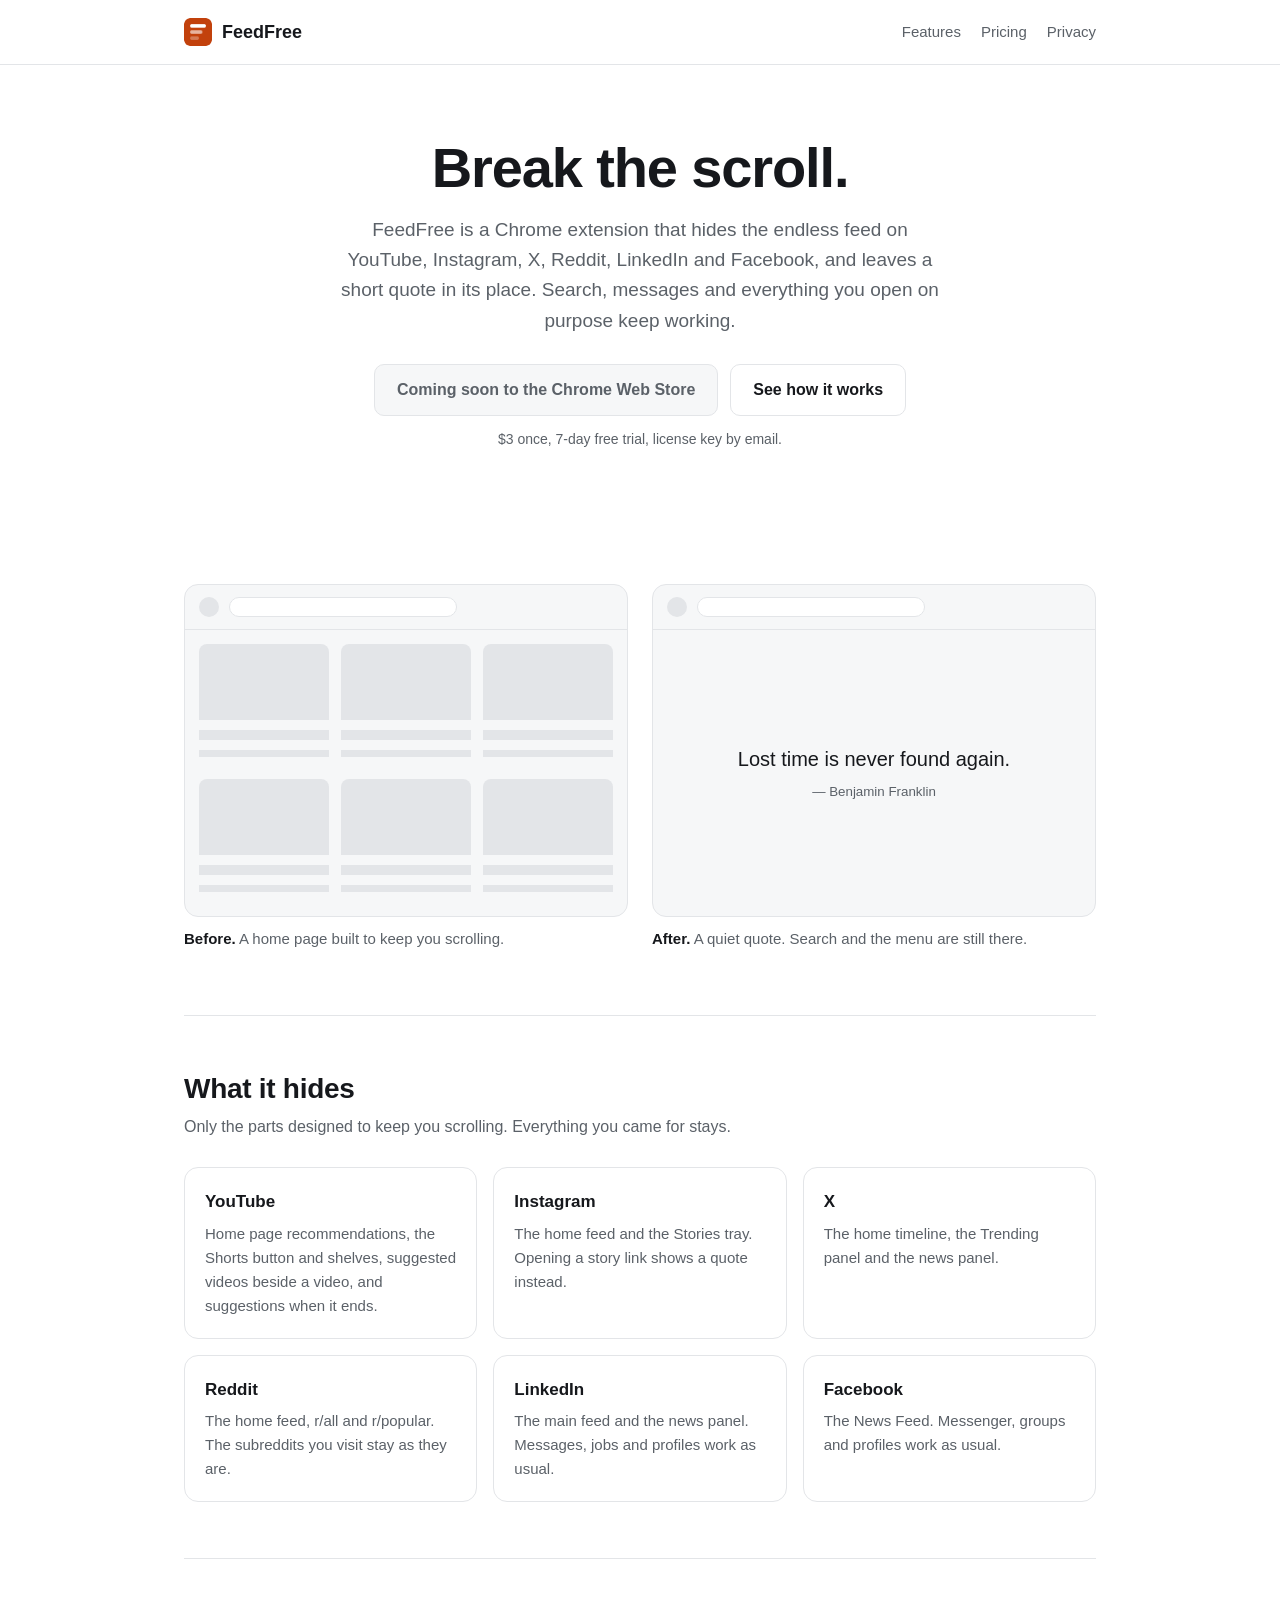
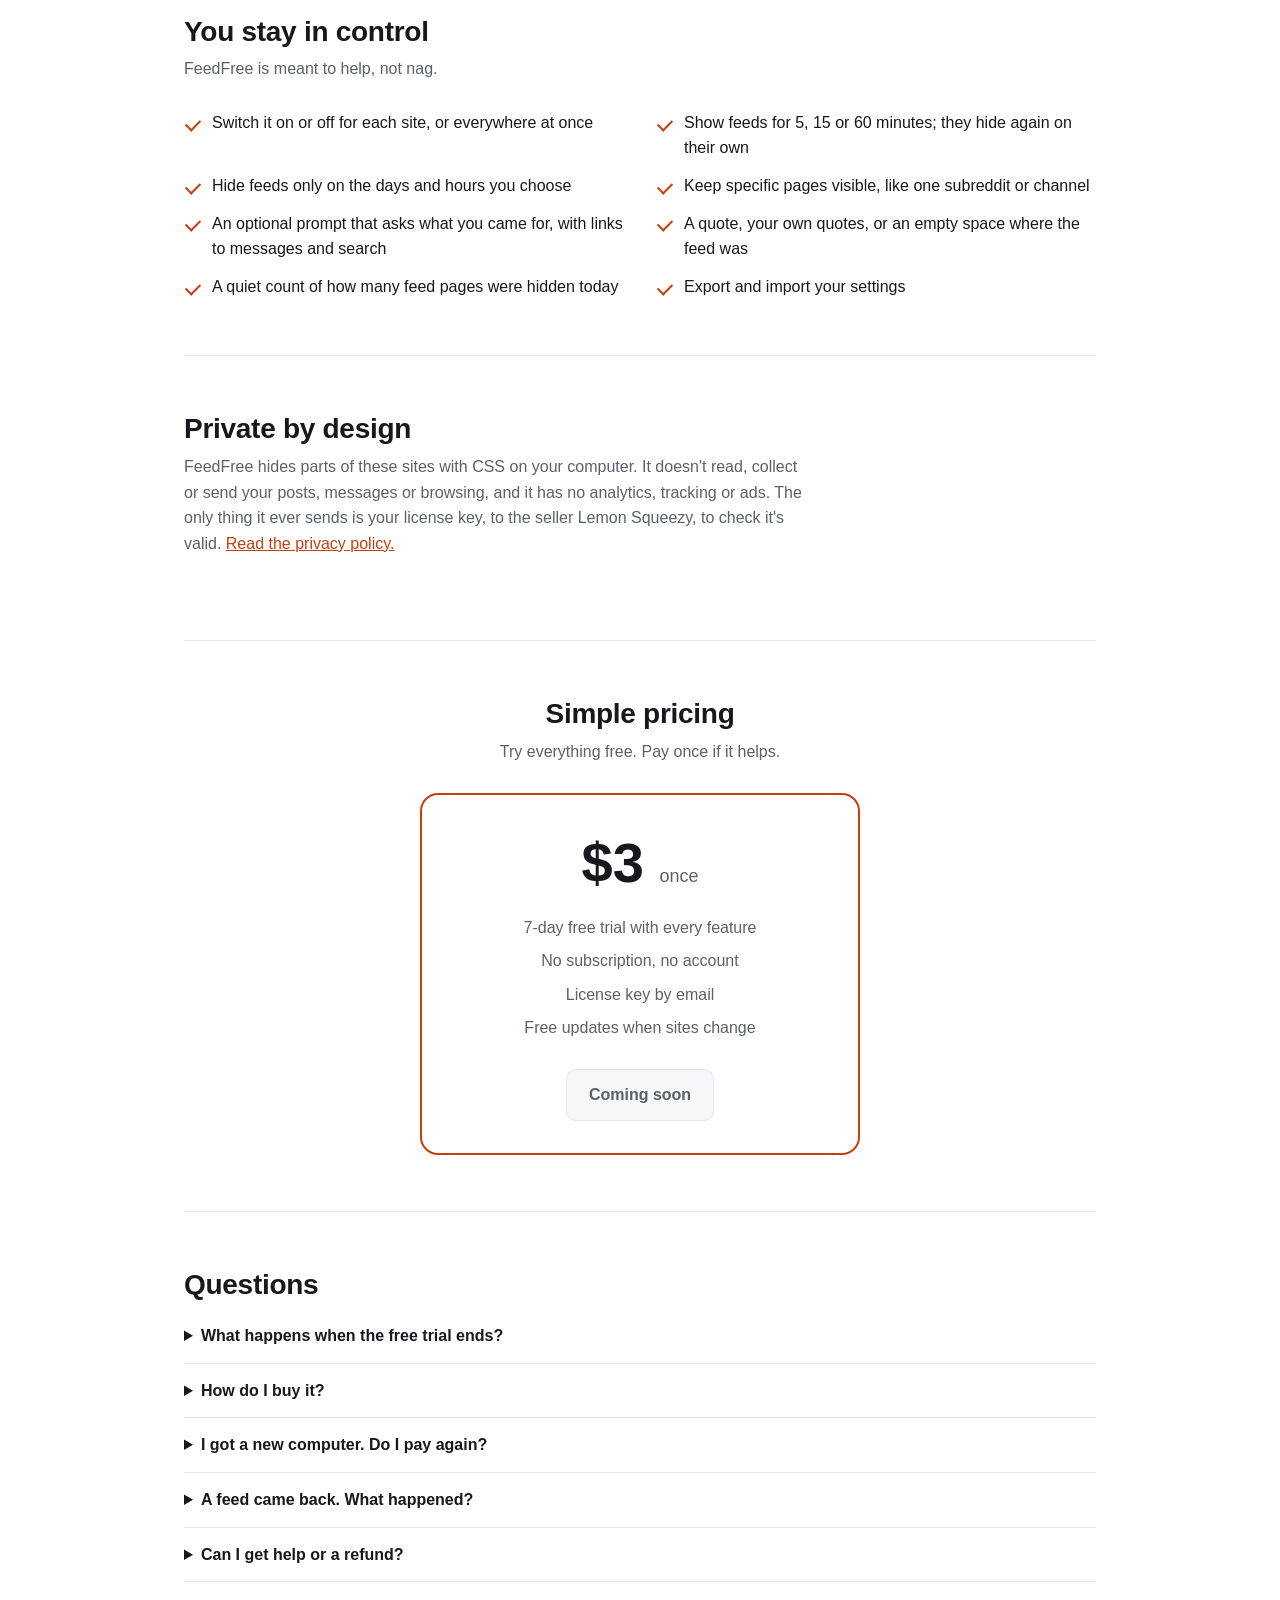
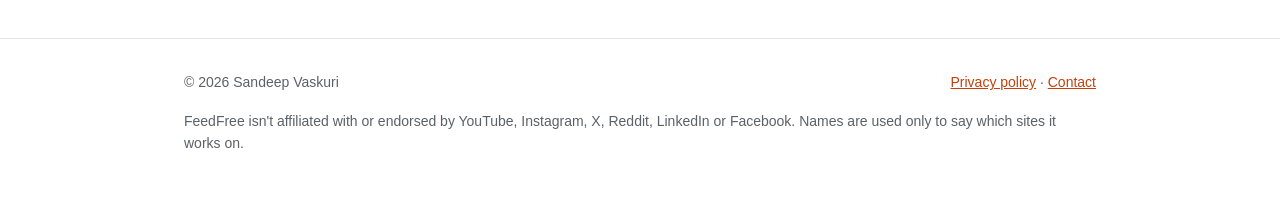
==== index.html @ b5e84b36 "FeedFree website: landing page and privacy policy Co-Authored-By: Claude Opus 5.5 <noreply@anthropic" ====
<!doctype html>
<html lang="en">
  <head>
    <meta charset="utf-8" />
    <meta name="viewport" content="width=device-width, initial-scale=1" />
    <title>FeedFree: hide the endless feed</title>
    <meta
      name="description"
      content="A Chrome extension that hides the endless feed on YouTube, Instagram, X, Reddit, LinkedIn and Facebook, and shows a quote instead. $3 once, 7-day free trial."
    />
    <link rel="icon" href="icon32.png" />
    <link rel="stylesheet" href="style.css" />
  </head>
  <body>
    <header class="top">
      <div class="wrap">
        <a class="brand" href="./">
          <img src="icon32.png" width="28" height="28" alt="" />
          FeedFree
        </a>
        <nav aria-label="Main">
          <a href="#features">Features</a>
          <a href="#pricing">Pricing</a>
          <a href="privacy.html">Privacy</a>
        </nav>
      </div>
    </header>

    <main>
      <div class="wrap">
        <div class="hero">
          <h1>Break the scroll.</h1>
          <p class="lede">
            FeedFree is a Chrome extension that hides the endless feed on YouTube, Instagram, X, Reddit, LinkedIn and Facebook, and leaves a
            short quote in its place. Search, messages and everything you open on purpose keep working.
          </p>
          <div class="cta">
            <!-- When FeedFree is live, replace this span with:
                 <a class="button primary" href="CHROME WEB STORE LINK">Add to Chrome</a> -->
            <span class="button soon">Coming soon to the Chrome Web Store</span>
            <a class="button" href="#how">See how it works</a>
          </div>
          <p class="note">$3 once, 7-day free trial, license key by email.</p>
        </div>

        <section class="first" id="how" aria-label="Before and after">
          <div class="compare">
            <figure>
              <div class="mock" aria-hidden="true">
                <div class="mock-bar">
                  <span class="dot"></span>
                  <span class="search"></span>
                </div>
                <div class="mock-grid">
                  <span></span>
                  <span></span>
                  <span></span>
                  <span></span>
                  <span></span>
                  <span></span>
                </div>
              </div>
              <figcaption>
                <strong>Before.</strong>
                A home page built to keep you scrolling.
              </figcaption>
            </figure>
            <figure>
              <div class="mock" aria-hidden="true">
                <div class="mock-bar">
                  <span class="dot"></span>
                  <span class="search"></span>
                </div>
                <div class="mock-quote">
                  <p>Lost time is never found again.</p>
                  <small>Benjamin Franklin</small>
                </div>
              </div>
              <figcaption>
                <strong>After.</strong>
                A quiet quote. Search and the menu are still there.
              </figcaption>
            </figure>
          </div>
        </section>

        <section id="features" aria-labelledby="hides-heading">
          <h2 id="hides-heading">What it hides</h2>
          <p class="section-lede">Only the parts designed to keep you scrolling. Everything you came for stays.</p>
          <ul class="cards">
            <li>
              <h3>YouTube</h3>
              <p>
                Home page recommendations, the Shorts button and shelves, suggested videos beside a video, and suggestions when it ends.
              </p>
            </li>
            <li>
              <h3>Instagram</h3>
              <p>The home feed and the Stories tray. Opening a story link shows a quote instead.</p>
            </li>
            <li>
              <h3>X</h3>
              <p>The home timeline, the Trending panel and the news panel.</p>
            </li>
            <li>
              <h3>Reddit</h3>
              <p>The home feed, r/all and r/popular. The subreddits you visit stay as they are.</p>
            </li>
            <li>
              <h3>LinkedIn</h3>
              <p>The main feed and the news panel. Messages, jobs and profiles work as usual.</p>
            </li>
            <li>
              <h3>Facebook</h3>
              <p>The News Feed. Messenger, groups and profiles work as usual.</p>
            </li>
          </ul>
        </section>

        <section aria-labelledby="control-heading">
          <h2 id="control-heading">You stay in control</h2>
          <p class="section-lede">FeedFree is meant to help, not nag.</p>
          <ul class="ticks">
            <li>Switch it on or off for each site, or everywhere at once</li>
            <li>Show feeds for 5, 15 or 60 minutes; they hide again on their own</li>
            <li>Hide feeds only on the days and hours you choose</li>
            <li>Keep specific pages visible, like one subreddit or channel</li>
            <li>An optional prompt that asks what you came for, with links to messages and search</li>
            <li>A quote, your own quotes, or an empty space where the feed was</li>
            <li>A quiet count of how many feed pages were hidden today</li>
            <li>Export and import your settings</li>
          </ul>
        </section>

        <section aria-labelledby="privacy-heading">
          <h2 id="privacy-heading">Private by design</h2>
          <p class="section-lede">
            FeedFree hides parts of these sites with CSS on your computer. It doesn't read, collect or send your posts, messages or
            browsing, and it has no analytics, tracking or ads. The only thing it ever sends is your license key, to the seller Lemon
            Squeezy, to check it's valid. <a href="privacy.html">Read the privacy policy.</a>
          </p>
        </section>

        <section id="pricing" aria-labelledby="pricing-heading">
          <h2 id="pricing-heading" style="text-align: center">Simple pricing</h2>
          <p class="section-lede" style="text-align: center; margin-inline: auto">Try everything free. Pay once if it helps.</p>
          <div class="price-card">
            <div class="price">
              $3
              <small>once</small>
            </div>
            <ul>
              <li>7-day free trial with every feature</li>
              <li>No subscription, no account</li>
              <li>License key by email</li>
              <li>Free updates when sites change</li>
            </ul>
            <span class="button soon">Coming soon</span>
          </div>
        </section>

        <section aria-labelledby="faq-heading">
          <h2 id="faq-heading">Questions</h2>
          <details>
            <summary>What happens when the free trial ends?</summary>
            <p>
              FeedFree stops hiding feeds and the sites work as normal. Buy a license for $3 and paste the key into FeedFree's settings to
              keep hiding them.
            </p>
          </details>
          <details>
            <summary>How do I buy it?</summary>
            <p>
              Through Lemon Squeezy's checkout, linked from inside FeedFree. Lemon Squeezy handles payment and tax and emails you a license
              key.
            </p>
          </details>
          <details>
            <summary>I got a new computer. Do I pay again?</summary>
            <p>
              No. Open FeedFree's settings on the old computer and choose Deactivate this computer, then enter the same key on the new one.
              Your key is also in the receipt email from Lemon Squeezy.
            </p>
          </details>
          <details>
            <summary>A feed came back. What happened?</summary>
            <p>
              Sites change their layout from time to time. Tell us using Settings → "Something looks broken?" in FeedFree, or by email, and
              we'll ship a fix. Chrome installs updates automatically.
            </p>
          </details>
          <details>
            <summary>Can I get help or a refund?</summary>
            <p>
              Yes. Email
              <a href="mailto:vaskurisandeep@gmail.com">vaskurisandeep@gmail.com</a>
              from the address you bought with.
            </p>
          </details>
        </section>
      </div>
    </main>

    <footer>
      <div class="wrap">
        <p>© 2026 Sandeep Vaskuri</p>
        <p>
          <a href="privacy.html">Privacy policy</a>
          ·
          <a href="mailto:vaskurisandeep@gmail.com">Contact</a>
        </p>
        <p>
          FeedFree isn't affiliated with or endorsed by YouTube, Instagram, X, Reddit, LinkedIn or Facebook. Names are used only to say
          which sites it works on.
        </p>
      </div>
    </footer>
  </body>
</html>
---- style.css ----
/* FeedFree website. Same colours as the extension (shared/theme.css). */
:root {
  color-scheme: light dark;
  --bg: #ffffff;
  --surface: #f6f7f8;
  --fg: #16181c;
  --muted: #5b6168;
  --line: #e3e5e8;
  --accent: #c2410c;
  --accent-fg: #ffffff;
  --font: -apple-system, BlinkMacSystemFont, "Segoe UI", Roboto, sans-serif;
}
@media (prefers-color-scheme: dark) {
  :root {
    --bg: #1b1d21;
    --surface: #23262b;
    --fg: #eceef0;
    --muted: #a7adb4;
    --line: #33363c;
    --accent: #fb923c;
    --accent-fg: #1b1d21;
  }
}

* {
  box-sizing: border-box;
}
html {
  scroll-behavior: smooth;
}
body {
  margin: 0;
  background: var(--bg);
  color: var(--fg);
  font: 16px/1.6 var(--font);
}
a {
  color: var(--accent);
}
:focus-visible {
  outline: 2px solid var(--accent);
  outline-offset: 3px;
}
.wrap {
  max-width: 960px;
  margin: 0 auto;
  padding: 0 24px;
}

/* Header */
.top {
  border-bottom: 1px solid var(--line);
}
.top .wrap {
  display: flex;
  align-items: center;
  justify-content: space-between;
  gap: 16px;
  height: 64px;
}
.brand {
  display: flex;
  align-items: center;
  gap: 10px;
  color: inherit;
  text-decoration: none;
  font-weight: 700;
  font-size: 18px;
}
.brand img {
  border-radius: 6px;
}
.top nav {
  display: flex;
  gap: 20px;
  font-size: 15px;
}
.top nav a {
  color: var(--muted);
  text-decoration: none;
}
.top nav a:hover {
  color: var(--fg);
}

/* Hero */
.hero {
  text-align: center;
  padding: 72px 0 40px;
}
.hero h1 {
  font-size: clamp(36px, 6vw, 56px);
  line-height: 1.1;
  margin: 0 0 16px;
  letter-spacing: -0.02em;
}
.lede {
  max-width: 620px;
  margin: 0 auto;
  font-size: 19px;
  color: var(--muted);
}
.cta {
  display: flex;
  gap: 12px;
  justify-content: center;
  flex-wrap: wrap;
  margin-top: 28px;
}
.button {
  display: inline-block;
  padding: 12px 22px;
  border-radius: 10px;
  border: 1px solid var(--line);
  color: inherit;
  text-decoration: none;
  font-weight: 600;
}
.button.primary {
  background: var(--accent);
  border-color: var(--accent);
  color: var(--accent-fg);
}
.button.soon {
  background: var(--surface);
  color: var(--muted);
  cursor: default;
}
.note {
  margin-top: 12px;
  font-size: 14px;
  color: var(--muted);
}

/* Before / after */
.compare {
  display: grid;
  grid-template-columns: 1fr 1fr;
  gap: 24px;
  margin: 24px 0 8px;
}
figure {
  margin: 0;
}
figcaption {
  margin-top: 10px;
  color: var(--muted);
  font-size: 15px;
}
figcaption strong {
  color: var(--fg);
}
.mock {
  border: 1px solid var(--line);
  border-radius: 14px;
  background: var(--surface);
  overflow: hidden;
  aspect-ratio: 4 / 3;
  display: flex;
  flex-direction: column;
}
.mock-bar {
  display: flex;
  align-items: center;
  gap: 10px;
  padding: 12px 14px;
  border-bottom: 1px solid var(--line);
}
.mock-bar .dot {
  width: 20px;
  height: 20px;
  border-radius: 50%;
  background: var(--line);
}
.mock-bar .search {
  flex: 1;
  max-width: 55%;
  height: 20px;
  border-radius: 999px;
  border: 1px solid var(--line);
  background: var(--bg);
}
.mock-grid {
  flex: 1;
  display: grid;
  grid-template-columns: repeat(3, 1fr);
  gap: 12px;
  padding: 14px;
}
.mock-grid span {
  border-radius: 8px;
  background: linear-gradient(
    var(--line) 0 62%,
    transparent 62% 70%,
    var(--line) 70% 78%,
    transparent 78% 86%,
    var(--line) 86% 92%,
    transparent 92%
  );
}
.mock-quote {
  flex: 1;
  display: flex;
  flex-direction: column;
  align-items: center;
  justify-content: center;
  text-align: center;
  padding: 20px;
}
.mock-quote p {
  margin: 0;
  font-size: 20px;
  font-weight: 500;
}
.mock-quote small {
  margin-top: 6px;
  color: var(--muted);
}
.mock-quote small::before {
  content: "\2014\00a0";
}

/* Sections */
section {
  padding: 56px 0;
  border-top: 1px solid var(--line);
}
section.first {
  border-top: 0;
}
h2 {
  font-size: 28px;
  line-height: 1.2;
  margin: 0 0 8px;
  letter-spacing: -0.01em;
}
.section-lede {
  color: var(--muted);
  margin: 0 0 28px;
  max-width: 620px;
}
.cards {
  display: grid;
  grid-template-columns: repeat(3, 1fr);
  gap: 16px;
  list-style: none;
  padding: 0;
  margin: 0;
}
.cards li {
  padding: 20px;
  border: 1px solid var(--line);
  border-radius: 14px;
}
.cards h3 {
  font-size: 17px;
  margin: 0 0 6px;
}
.cards p {
  margin: 0;
  color: var(--muted);
  font-size: 15px;
}
.ticks {
  list-style: none;
  padding: 0;
  margin: 0;
  display: grid;
  grid-template-columns: 1fr 1fr;
  gap: 12px 32px;
}
.ticks li {
  position: relative;
  padding-left: 28px;
}
.ticks li::before {
  content: "";
  position: absolute;
  left: 2px;
  top: 0.55em;
  width: 12px;
  height: 7px;
  border-left: 2.5px solid var(--accent);
  border-bottom: 2.5px solid var(--accent);
  transform: rotate(-45deg);
}

/* Pricing */
.price-card {
  max-width: 440px;
  margin: 0 auto;
  padding: 32px;
  border: 2px solid var(--accent);
  border-radius: 18px;
  text-align: center;
}
.price {
  font-size: 56px;
  font-weight: 700;
  line-height: 1;
  margin: 8px 0;
}
.price small {
  font-size: 18px;
  font-weight: 500;
  color: var(--muted);
}
.price-card ul {
  list-style: none;
  padding: 0;
  margin: 20px 0 24px;
  color: var(--muted);
}
.price-card li {
  padding: 4px 0;
}

/* FAQ */
details {
  border-bottom: 1px solid var(--line);
  padding: 14px 0;
}
summary {
  cursor: pointer;
  font-weight: 600;
}
details p {
  margin: 10px 0 0;
  color: var(--muted);
}

/* Footer */
footer {
  border-top: 1px solid var(--line);
  padding: 32px 0 48px;
  color: var(--muted);
  font-size: 14px;
}
footer .wrap {
  display: flex;
  justify-content: space-between;
  gap: 16px;
  flex-wrap: wrap;
}
footer p {
  margin: 0;
}

/* Privacy page */
.doc {
  max-width: 720px;
  padding: 48px 24px 64px;
}
.doc h1 {
  font-size: 36px;
  line-height: 1.2;
  margin: 0 0 8px;
}
.doc h2 {
  font-size: 22px;
  margin: 36px 0 8px;
}
.doc .meta {
  color: var(--muted);
  margin: 0 0 24px;
}
.doc li {
  margin: 6px 0;
}
.doc code {
  font-size: 14px;
  background: var(--surface);
  padding: 1px 5px;
  border-radius: 4px;
}

@media (max-width: 760px) {
  .compare,
  .cards,
  .ticks {
    grid-template-columns: 1fr;
  }
  .top nav {
    gap: 14px;
  }
  .hero {
    padding-top: 48px;
  }
}
@media (prefers-reduced-motion: reduce) {
  html {
    scroll-behavior: auto;
  }
}
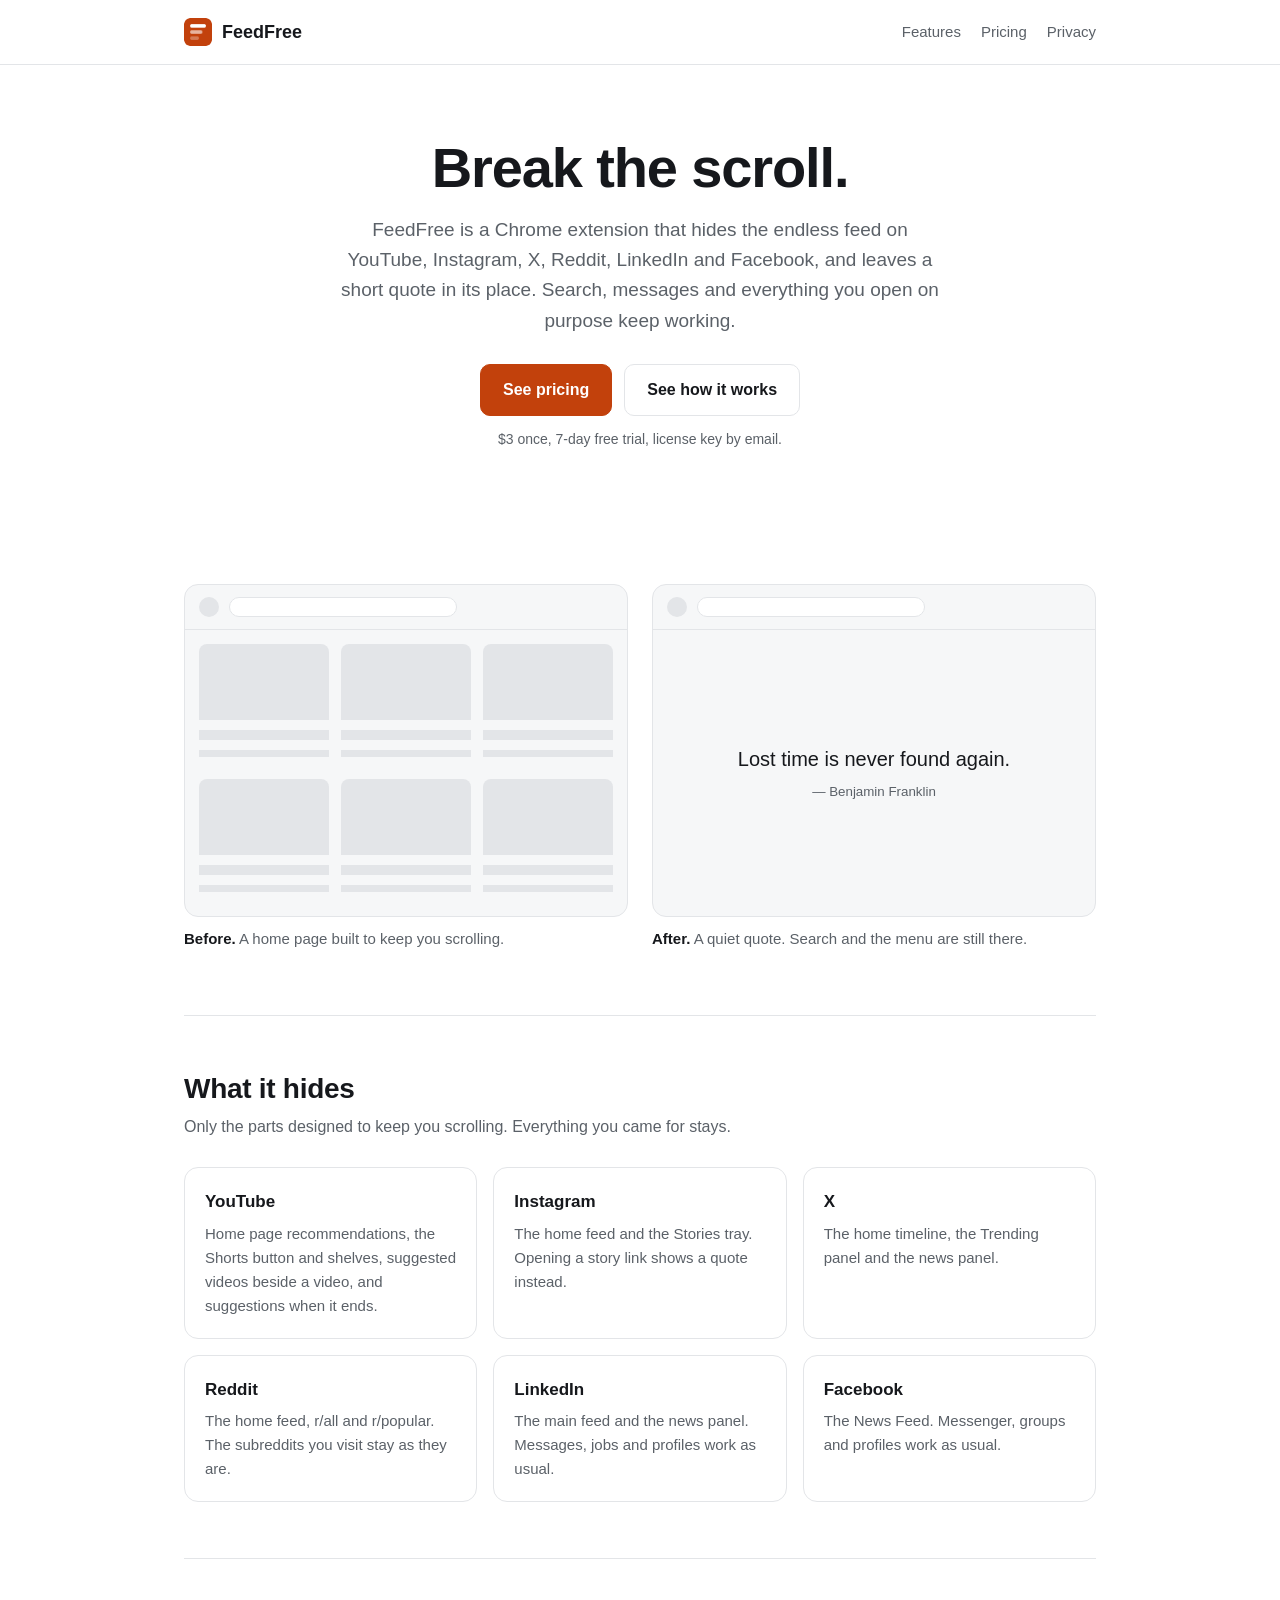
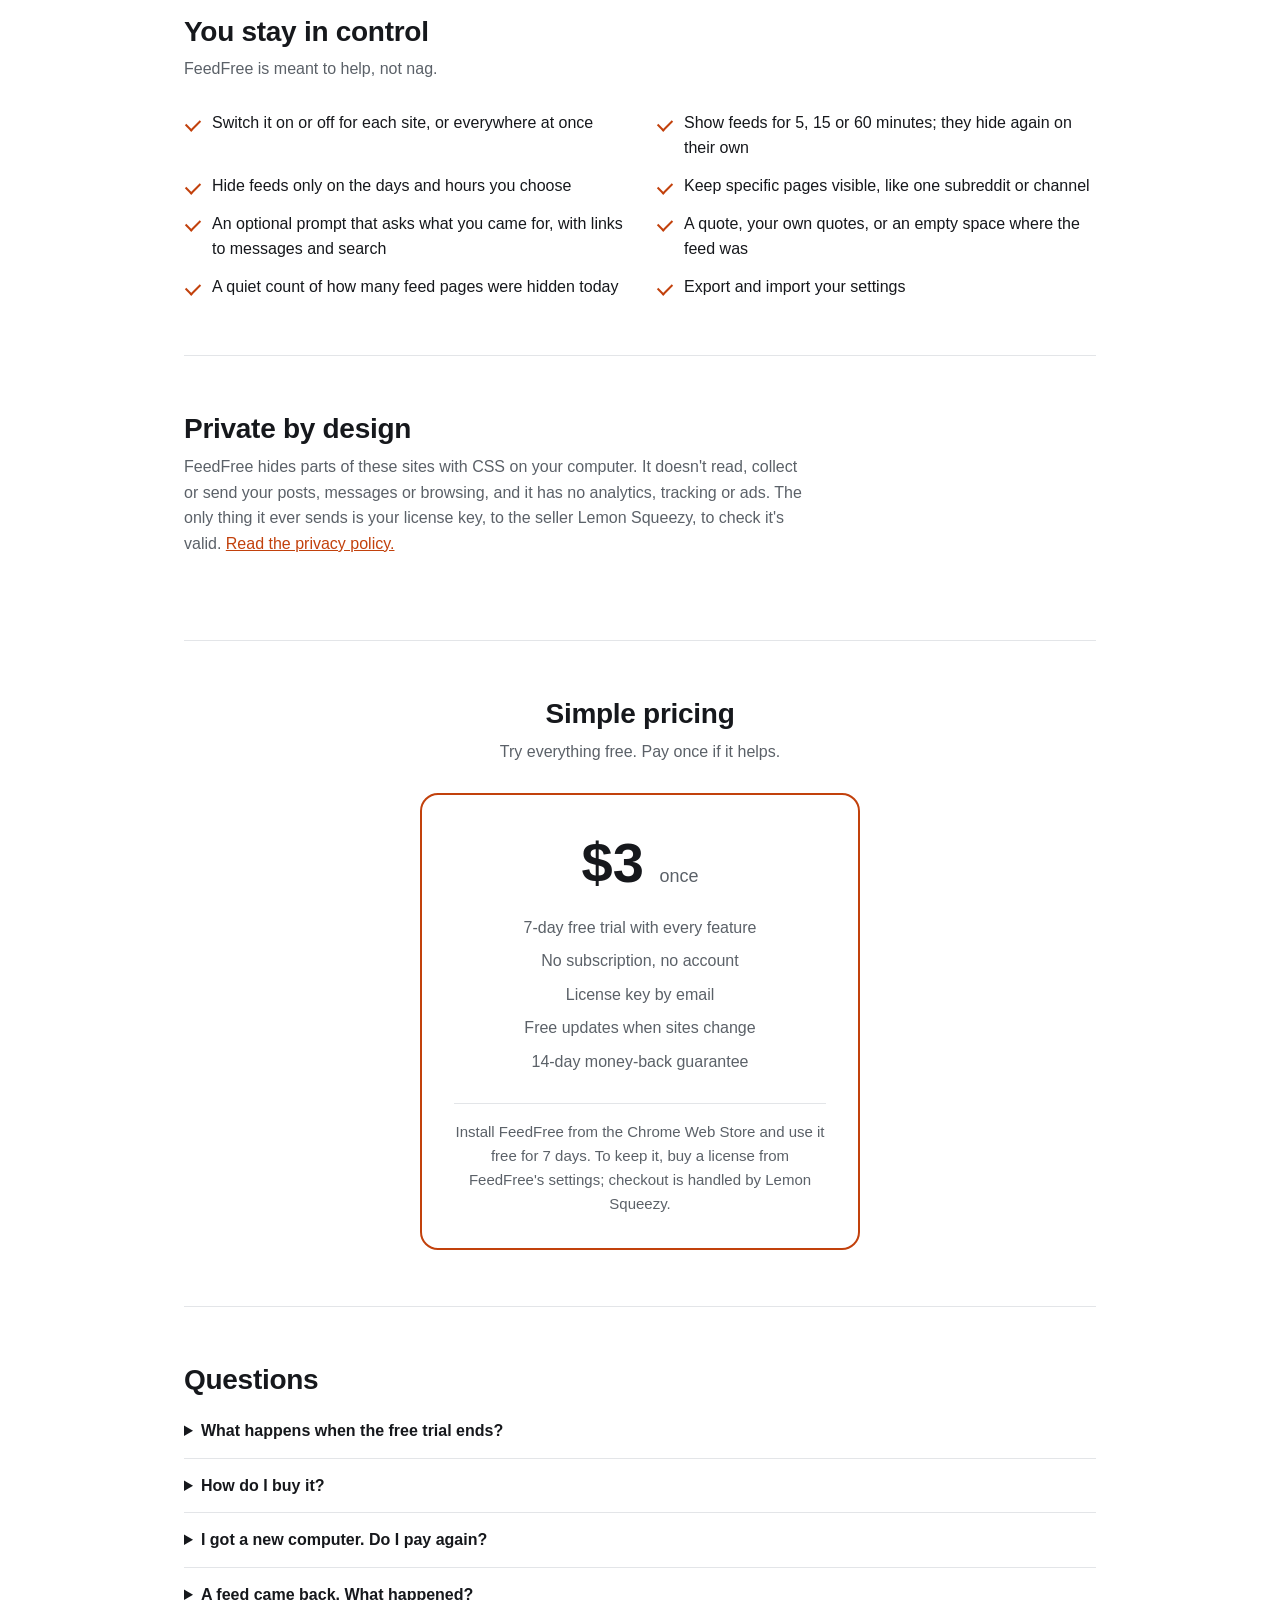
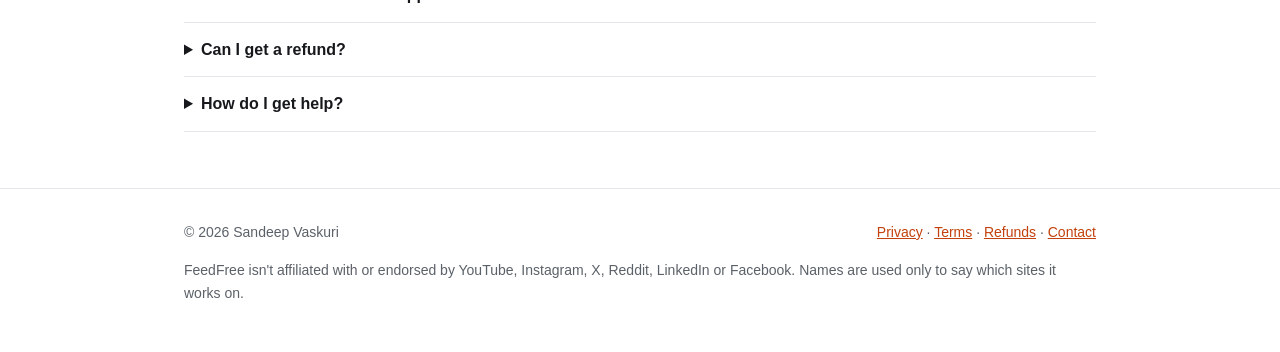
==== commit 7a0595b9: "Add refund policy and terms of sale; final buttons Co-Authored-By: Claude Opus 5.5 <noreply@anthropi" ====
--- a/index.html
+++ b/index.html
@@ -35,9 +35,9 @@
             short quote in its place. Search, messages and everything you open on purpose keep working.
           </p>
           <div class="cta">
-            <!-- When FeedFree is live, replace this span with:
+            <!-- When FeedFree is live, add before these:
                  <a class="button primary" href="CHROME WEB STORE LINK">Add to Chrome</a> -->
-            <span class="button soon">Coming soon to the Chrome Web Store</span>
+            <a class="button primary" href="#pricing">See pricing</a>
             <a class="button" href="#how">See how it works</a>
           </div>
           <p class="note">$3 once, 7-day free trial, license key by email.</p>
@@ -154,8 +154,12 @@
               <li>No subscription, no account</li>
               <li>License key by email</li>
               <li>Free updates when sites change</li>
+              <li>14-day money-back guarantee</li>
             </ul>
-            <span class="button soon">Coming soon</span>
+            <p class="how-to-buy">
+              Install FeedFree from the Chrome Web Store and use it free for 7 days. To keep it, buy a license from FeedFree's settings;
+              checkout is handled by Lemon Squeezy.
+            </p>
           </div>
         </section>
 
@@ -190,11 +194,18 @@
             </p>
           </details>
           <details>
-            <summary>Can I get help or a refund?</summary>
-            <p>
-              Yes. Email
-              <a href="mailto:vaskurisandeep@gmail.com">vaskurisandeep@gmail.com</a>
-              from the address you bought with.
+            <summary>Can I get a refund?</summary>
+            <p>
+              Yes, within 14 days of buying, no questions asked. Email
+              <a href="mailto:vaskurisandeep@gmail.com">vaskurisandeep@gmail.com</a> from the address you bought with. See the
+              <a href="refund.html">refund policy</a>.
+            </p>
+          </details>
+          <details>
+            <summary>How do I get help?</summary>
+            <p>
+              Email <a href="mailto:vaskurisandeep@gmail.com">vaskurisandeep@gmail.com</a>. You can also use Settings → "Something looks
+              broken?" in FeedFree to report a problem with a site.
             </p>
           </details>
         </section>
@@ -205,8 +216,7 @@
       <div class="wrap">
         <p>© 2026 Sandeep Vaskuri</p>
         <p>
-          <a href="privacy.html">Privacy policy</a>
-          ·
+          <a href="privacy.html">Privacy</a> · <a href="terms.html">Terms</a> · <a href="refund.html">Refunds</a> ·
           <a href="mailto:vaskurisandeep@gmail.com">Contact</a>
         </p>
         <p>
--- a/style.css
+++ b/style.css
@@ -313,6 +313,13 @@
 }
 .price-card li {
   padding: 4px 0;
+}
+.how-to-buy {
+  margin: 0;
+  padding-top: 16px;
+  border-top: 1px solid var(--line);
+  font-size: 15px;
+  color: var(--muted);
 }
 
 /* FAQ */
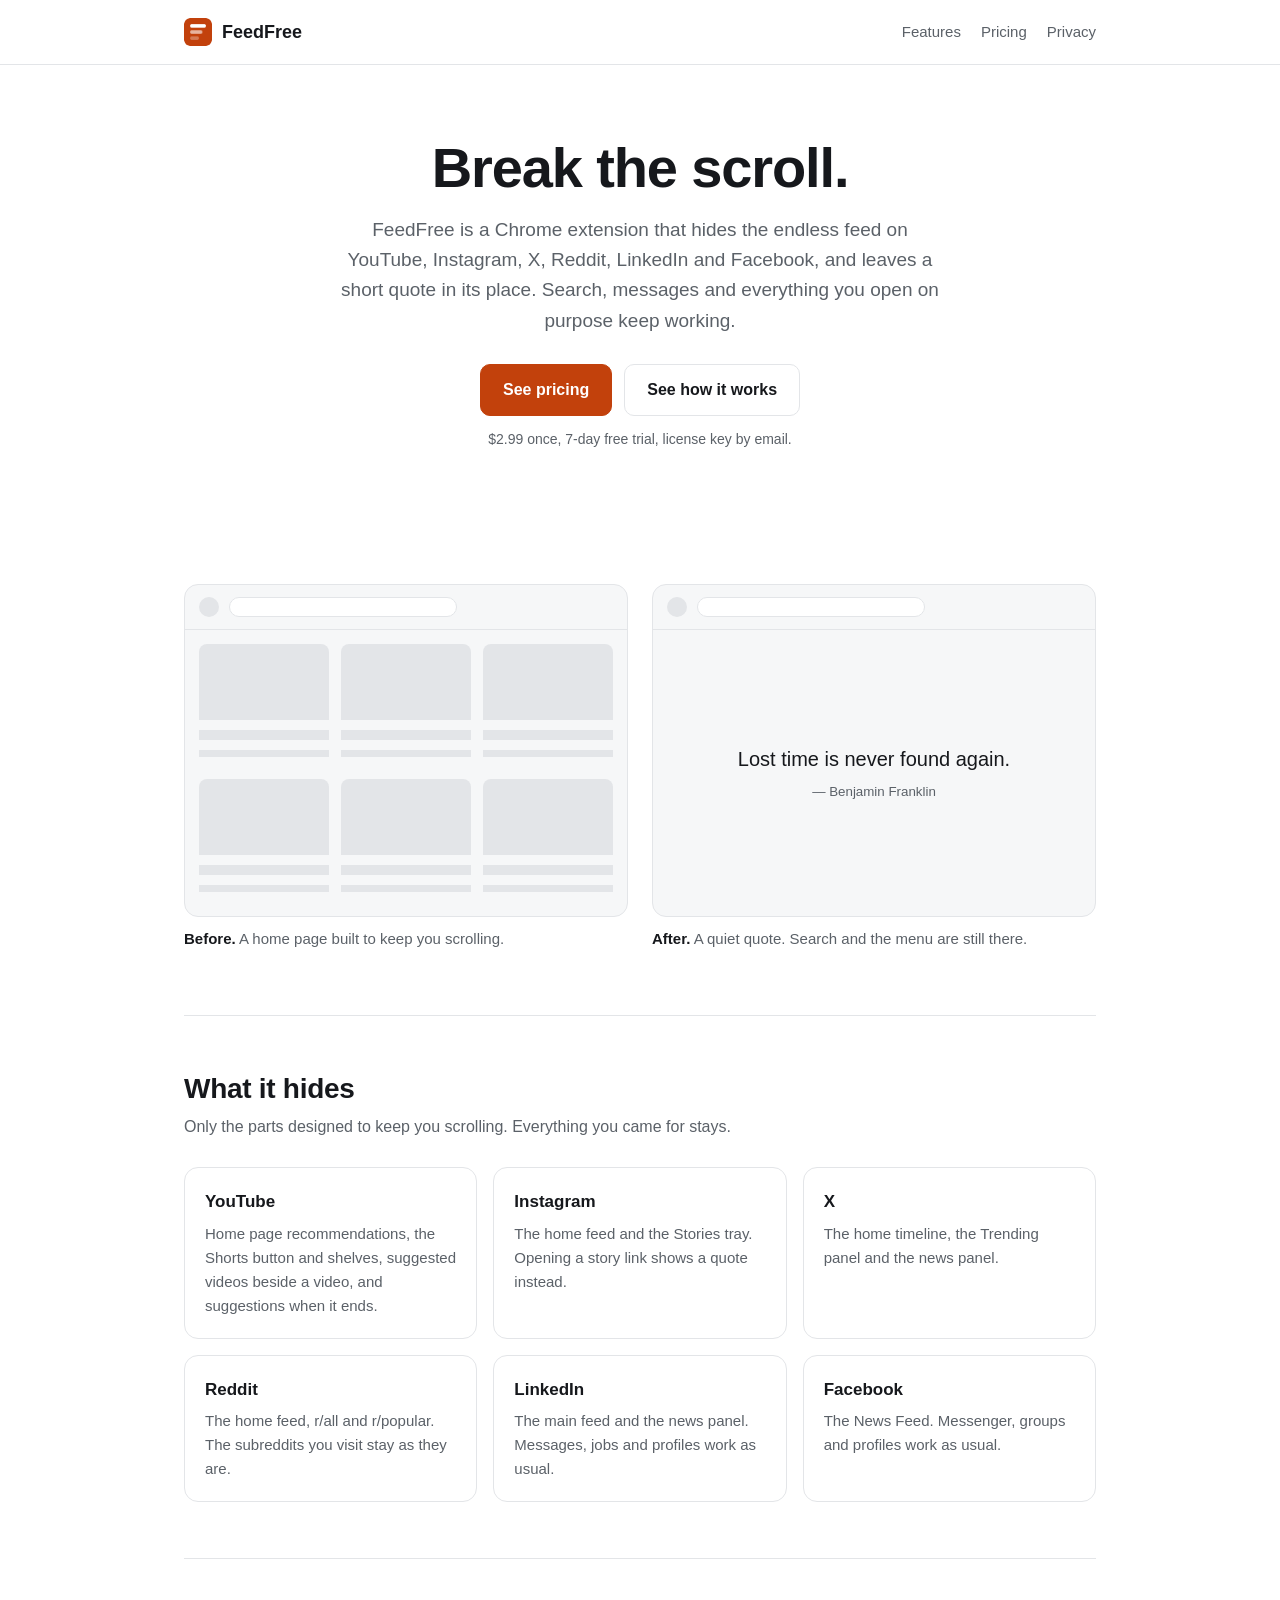
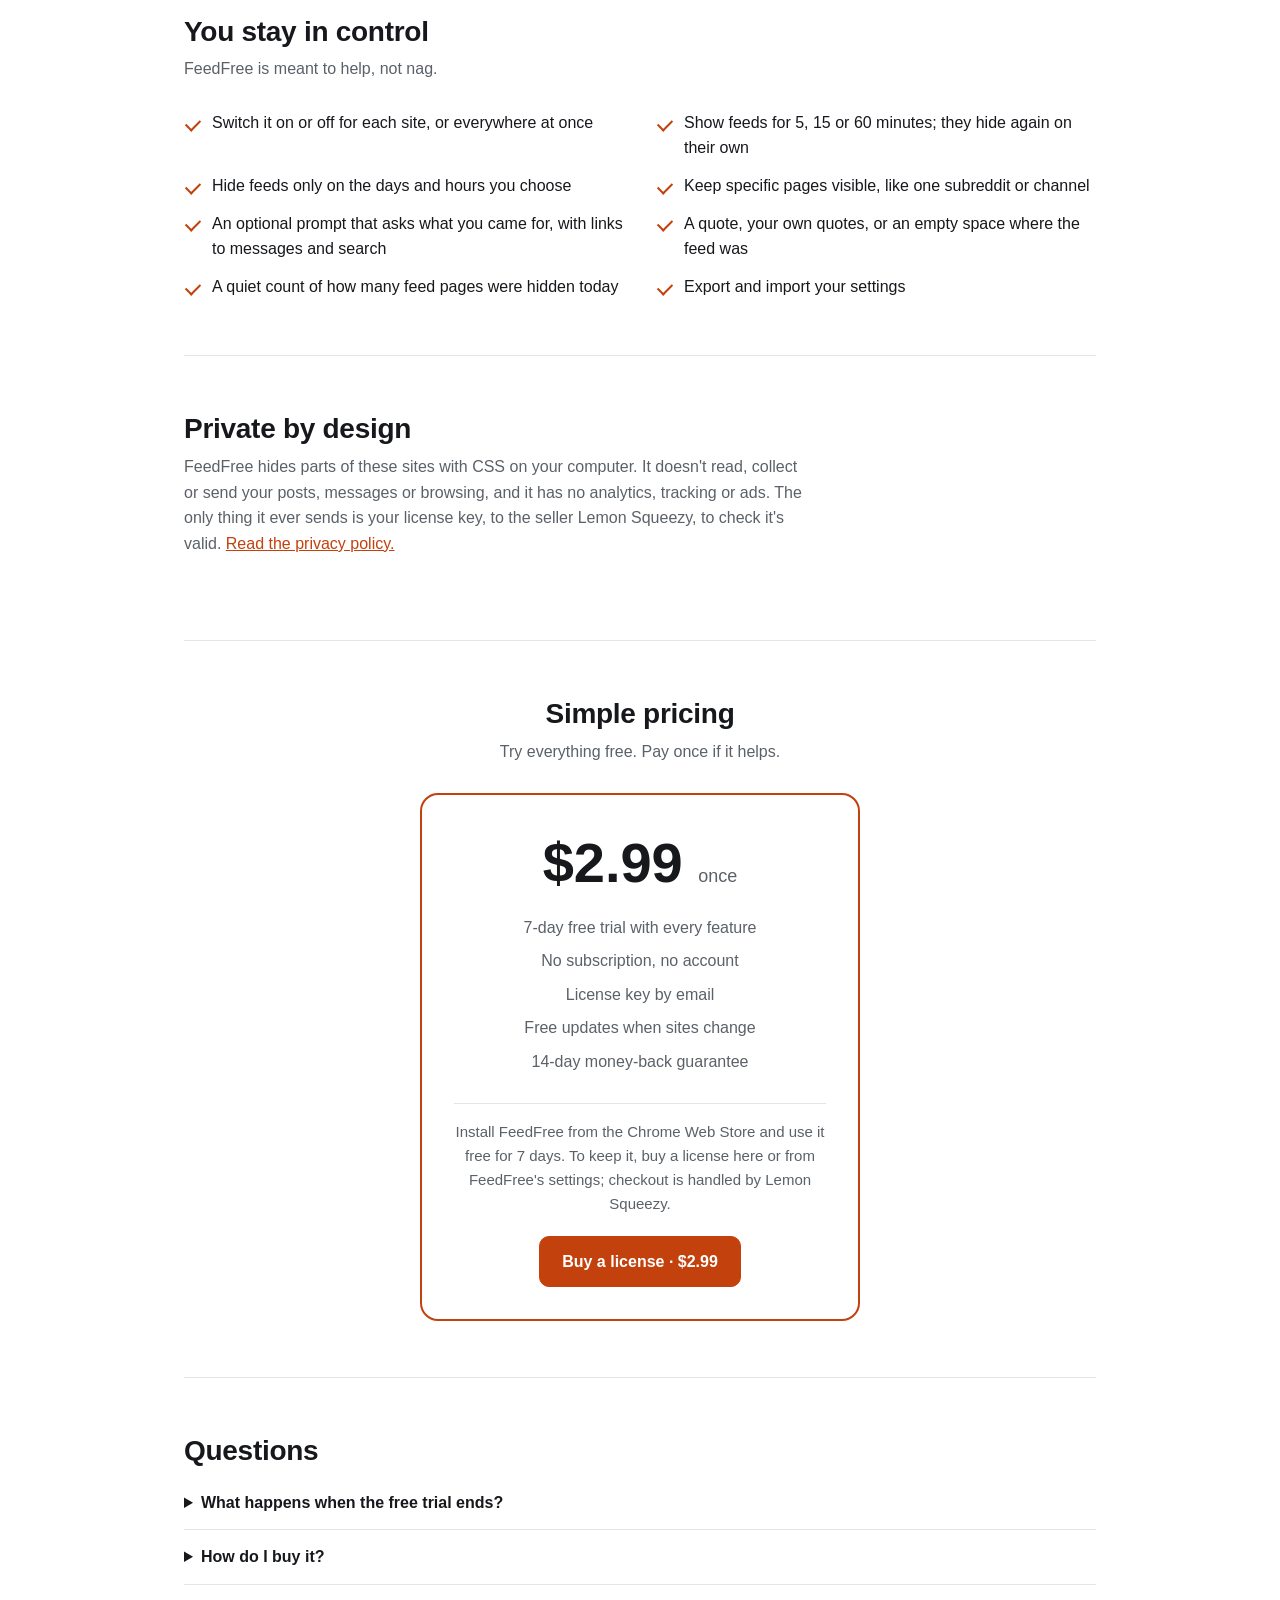
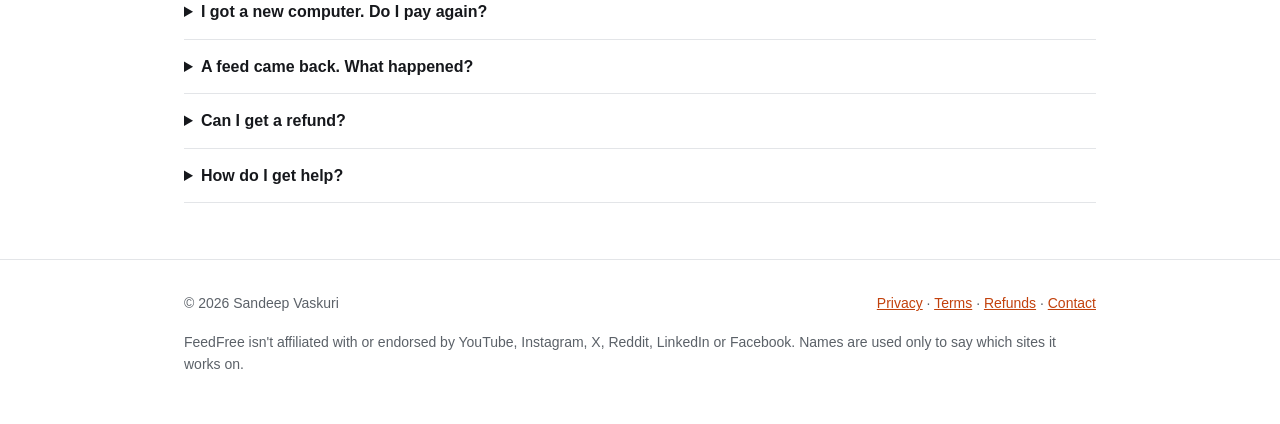
==== commit 93d76bee: "Price $2.99; add Buy a license button Co-Authored-By: Claude Opus 5.5 <noreply@anthropic.com>" ====
--- a/index.html
+++ b/index.html
@@ -6,7 +6,7 @@
     <title>FeedFree: hide the endless feed</title>
     <meta
       name="description"
-      content="A Chrome extension that hides the endless feed on YouTube, Instagram, X, Reddit, LinkedIn and Facebook, and shows a quote instead. $3 once, 7-day free trial."
+      content="A Chrome extension that hides the endless feed on YouTube, Instagram, X, Reddit, LinkedIn and Facebook, and shows a quote instead. $2.99 once, 7-day free trial."
     />
     <link rel="icon" href="icon32.png" />
     <link rel="stylesheet" href="style.css" />
@@ -40,7 +40,7 @@
             <a class="button primary" href="#pricing">See pricing</a>
             <a class="button" href="#how">See how it works</a>
           </div>
-          <p class="note">$3 once, 7-day free trial, license key by email.</p>
+          <p class="note">$2.99 once, 7-day free trial, license key by email.</p>
         </div>
 
         <section class="first" id="how" aria-label="Before and after">
@@ -146,7 +146,7 @@
           <p class="section-lede" style="text-align: center; margin-inline: auto">Try everything free. Pay once if it helps.</p>
           <div class="price-card">
             <div class="price">
-              $3
+              $2.99
               <small>once</small>
             </div>
             <ul>
@@ -157,9 +157,12 @@
               <li>14-day money-back guarantee</li>
             </ul>
             <p class="how-to-buy">
-              Install FeedFree from the Chrome Web Store and use it free for 7 days. To keep it, buy a license from FeedFree's settings;
-              checkout is handled by Lemon Squeezy.
-            </p>
+              Install FeedFree from the Chrome Web Store and use it free for 7 days. To keep it, buy a license here or from FeedFree's
+              settings; checkout is handled by Lemon Squeezy.
+            </p>
+            <a class="button primary buy" href="https://feedfree.lemonsqueezy.com/checkout/buy/6191f3fb-3e3f-49fd-a37e-2ee6757867e6"
+              >Buy a license · $2.99</a
+            >
           </div>
         </section>
 
@@ -168,8 +171,8 @@
           <details>
             <summary>What happens when the free trial ends?</summary>
             <p>
-              FeedFree stops hiding feeds and the sites work as normal. Buy a license for $3 and paste the key into FeedFree's settings to
-              keep hiding them.
+              FeedFree stops hiding feeds and the sites work as normal. Buy a license for $2.99 and paste the key into FeedFree's settings
+              to keep hiding them.
             </p>
           </details>
           <details>
--- a/style.css
+++ b/style.css
@@ -313,6 +313,9 @@
 }
 .price-card li {
   padding: 4px 0;
+}
+.price-card .buy {
+  margin-top: 20px;
 }
 .how-to-buy {
   margin: 0;
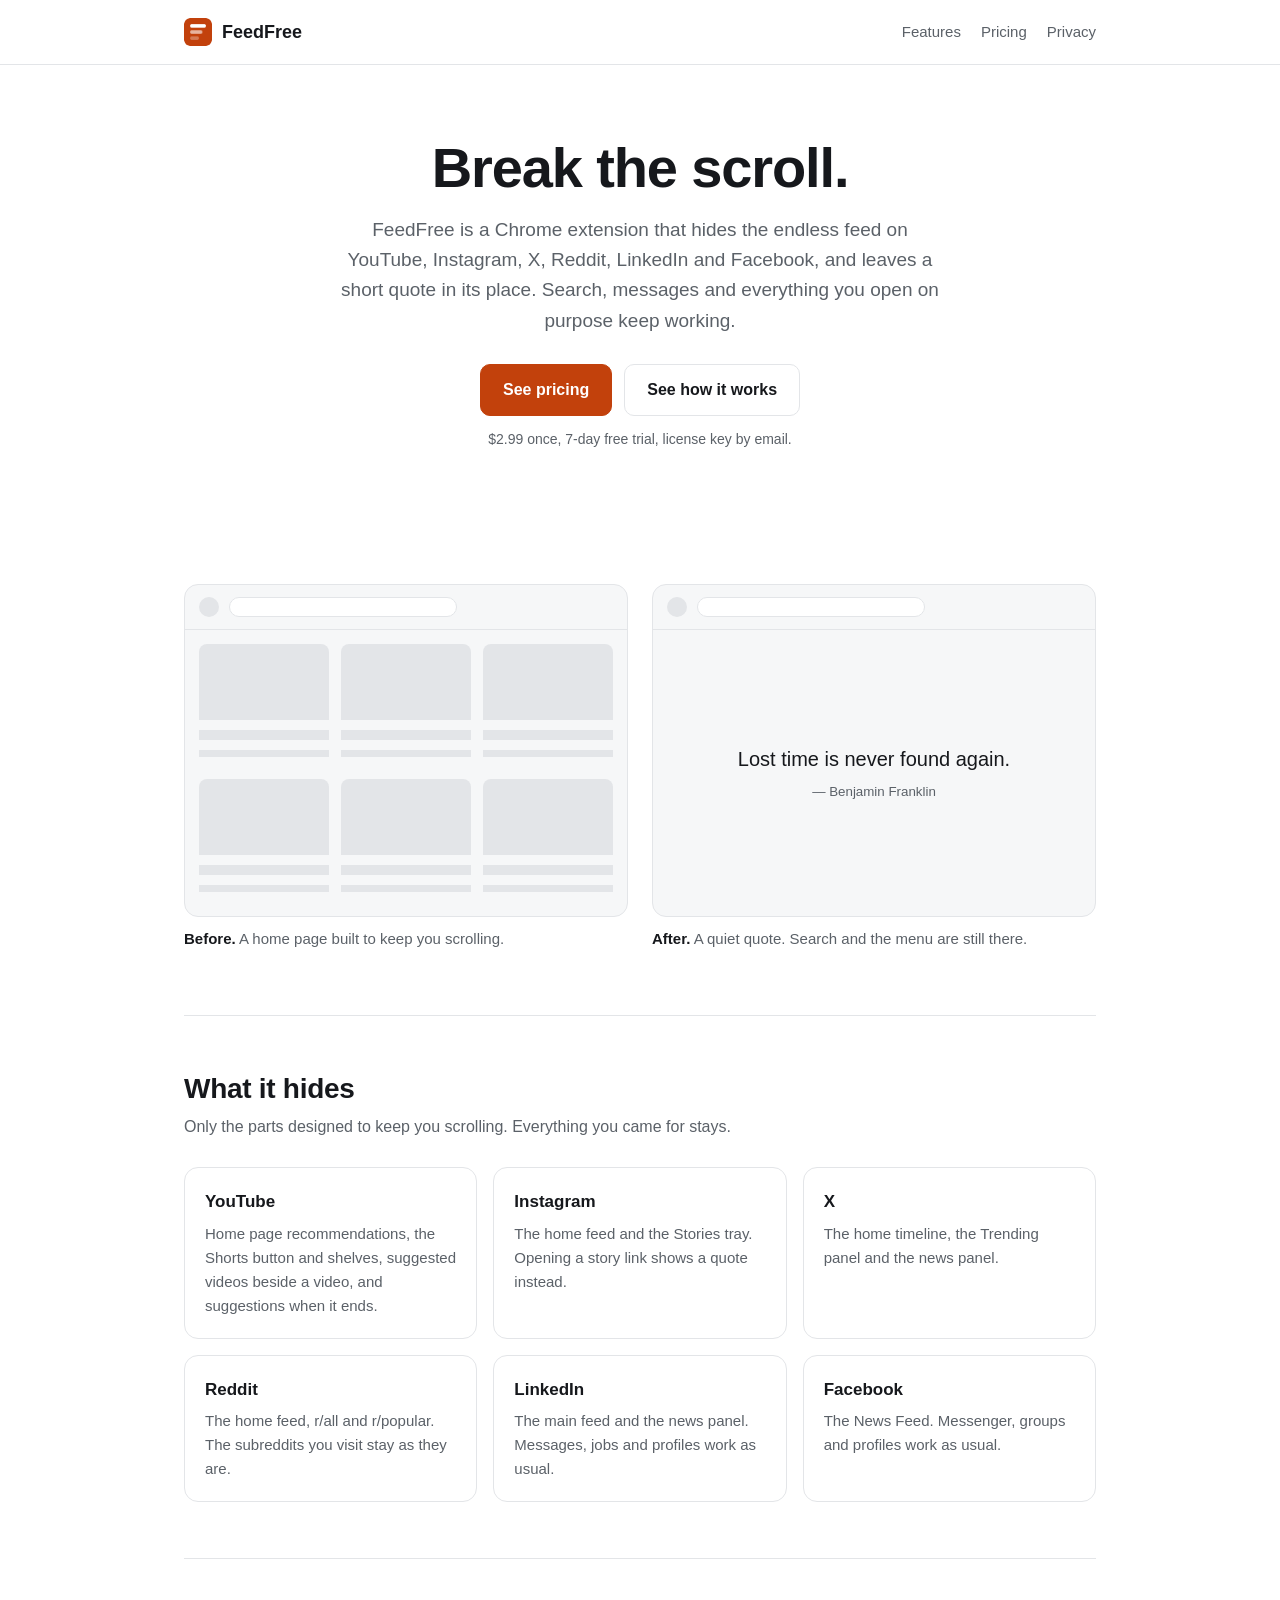
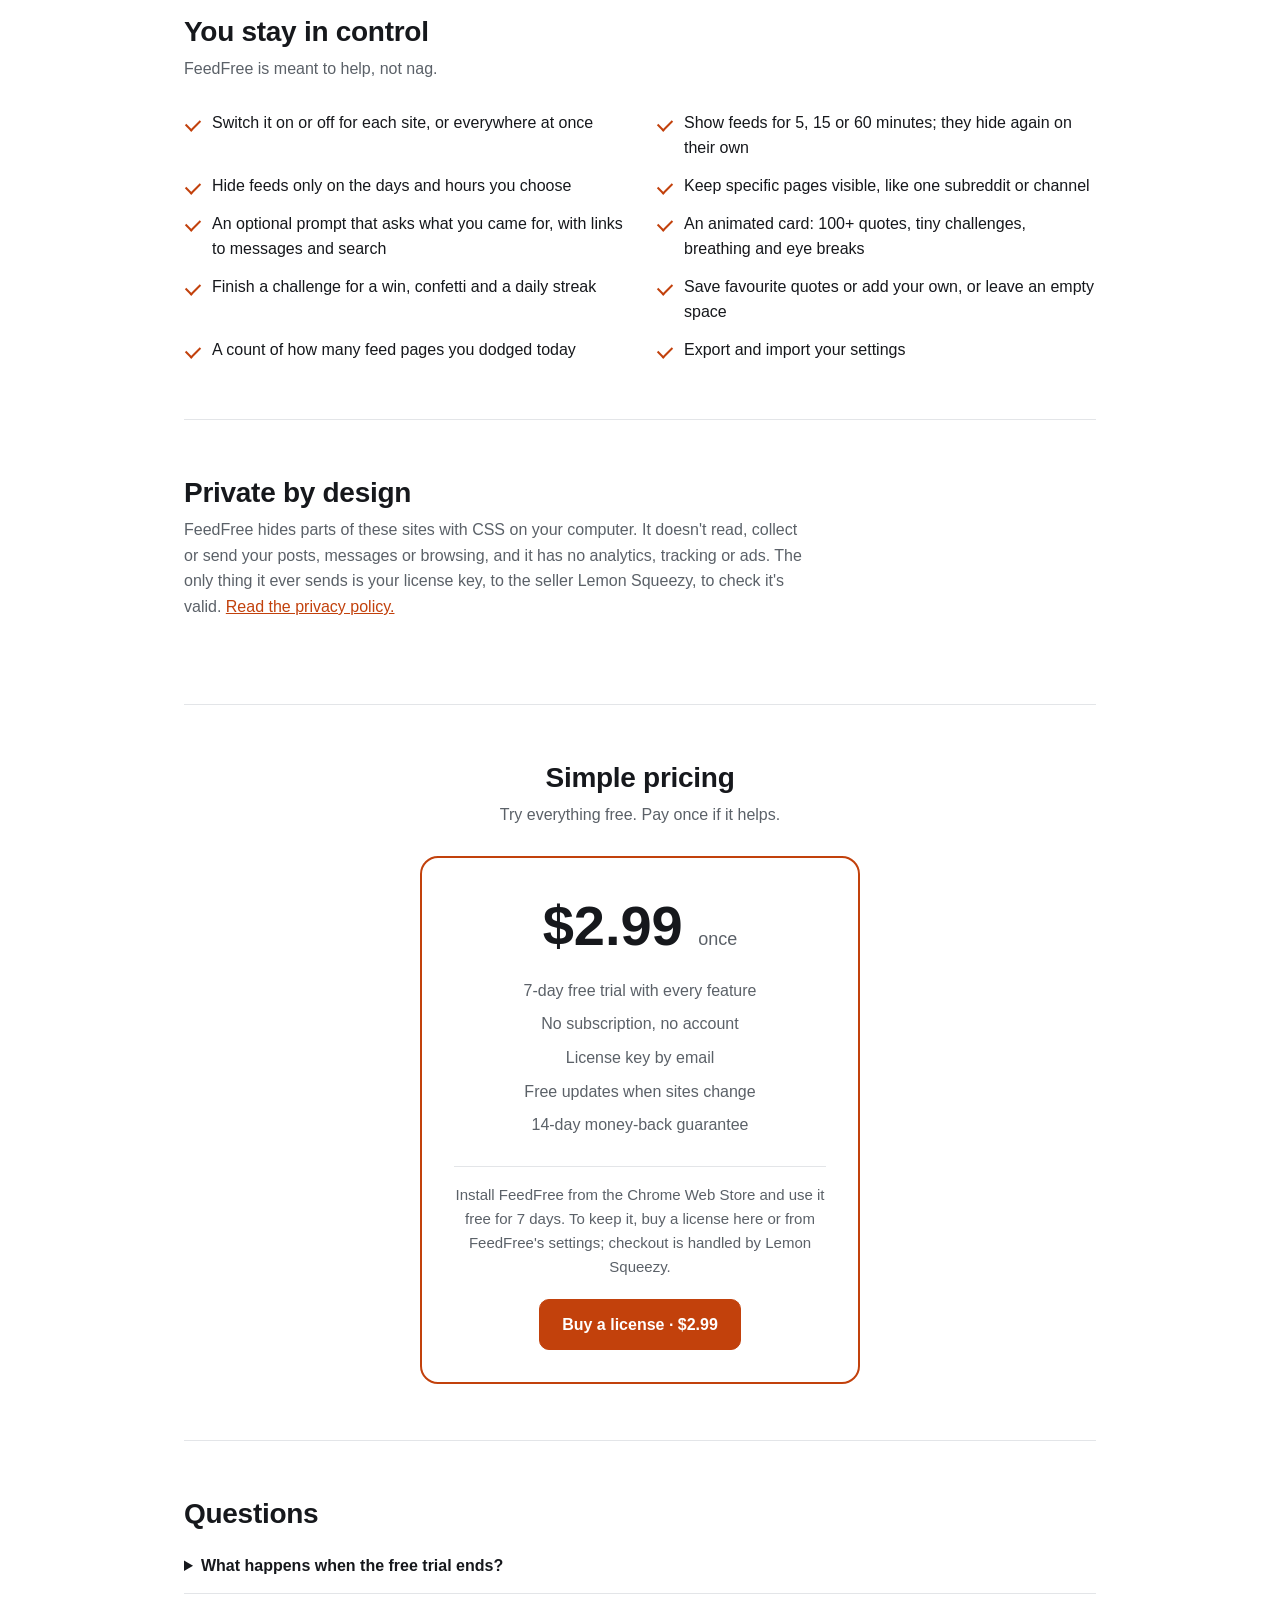
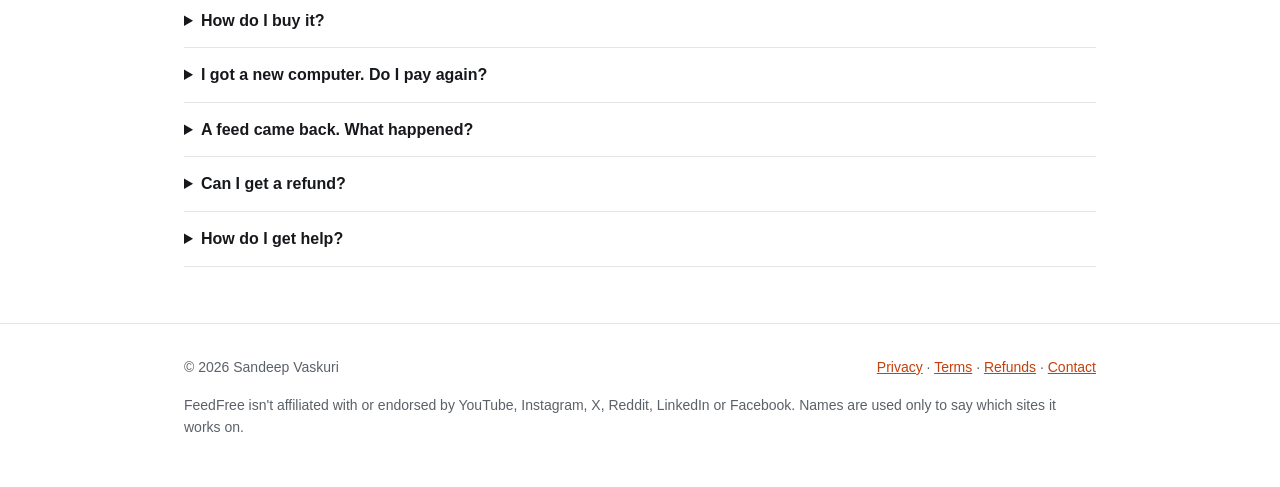
==== commit 2ece60c6: "New features on the site; privacy policy lists new local data Co-Authored-By: Claude Opus 5.5 <norep" ====
--- a/index.html
+++ b/index.html
@@ -126,8 +126,10 @@
             <li>Hide feeds only on the days and hours you choose</li>
             <li>Keep specific pages visible, like one subreddit or channel</li>
             <li>An optional prompt that asks what you came for, with links to messages and search</li>
-            <li>A quote, your own quotes, or an empty space where the feed was</li>
-            <li>A quiet count of how many feed pages were hidden today</li>
+            <li>An animated card: 100+ quotes, tiny challenges, breathing and eye breaks</li>
+            <li>Finish a challenge for a win, confetti and a daily streak</li>
+            <li>Save favourite quotes or add your own, or leave an empty space</li>
+            <li>A count of how many feed pages you dodged today</li>
             <li>Export and import your settings</li>
           </ul>
         </section>
